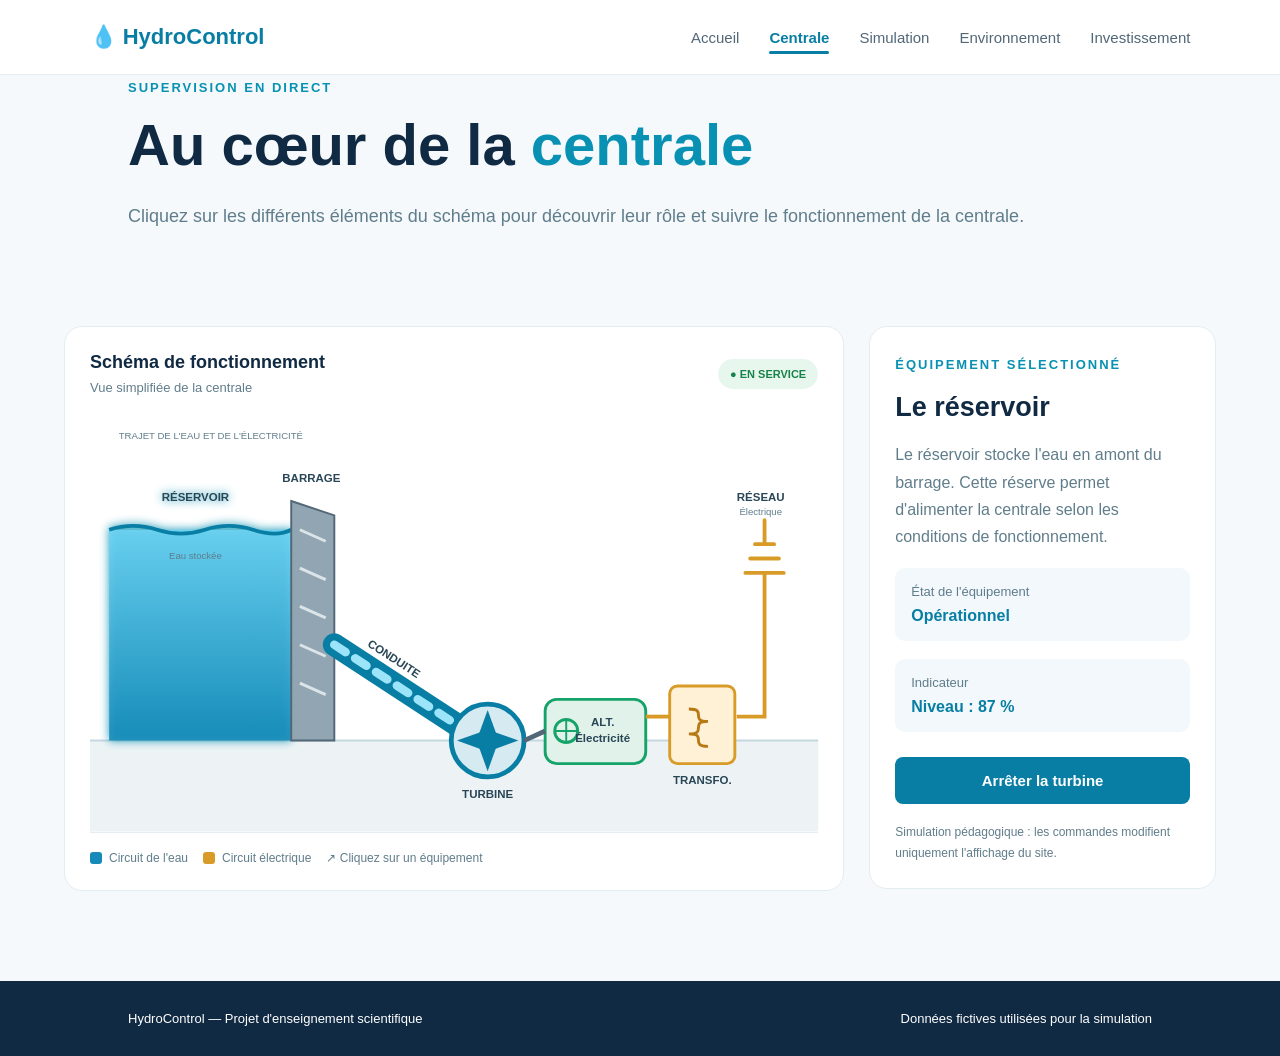
==== centrale.html @ a383a543 "Add files via upload Ajout des fichiers HydroControl." ====
<!DOCTYPE html>
<html lang="fr">
<head>
    <meta charset="UTF-8">
    <meta name="viewport" content="width=device-width, initial-scale=1.0">
    <title>Centrale - HydroControl</title>
    <link rel="stylesheet" href="style.css">
</head>

<body>
<header>
    <div class="logo">💧 HydroControl</div>
    
<nav>
    <a href="index.html">Accueil</a>
    <a href="centrale.html" class="active">Centrale</a>
    <a href="simulation.html" >Simulation</a>
    <a href="environnement.html">Environnement</a>
    <a href="investissement.html">Investissement</a>
</nav>


</header>

<main>
    <section class="simulation-header">
        <p class="surtitle">SUPERVISION EN DIRECT</p>
        <h1>Au cœur de la <span>centrale</span></h1>
        <p class="description">
            Cliquez sur les différents éléments du schéma pour
            découvrir leur rôle et suivre le fonctionnement de la centrale.
        </p>
    </section>

    <section class="plant-layout">

        <div class="plant-panel">
            <div class="plant-panel-heading">
                <div>
                    <strong>Schéma de fonctionnement</strong>
                    <p>Vue simplifiée de la centrale</p>
                </div>
                <span class="plant-status" id="plantStatus">
                    ● EN SERVICE
                </span>
            </div>

            <svg class="plant-svg" viewBox="0 0 760 440"
                 role="group" aria-label="Schéma interactif d'une centrale hydroélectrique">

                <defs>
                    <linearGradient id="waterGradient" x1="0" y1="0" x2="0" y2="1">
                        <stop offset="0%" stop-color="#70d5f5"/>
                        <stop offset="100%" stop-color="#168bb9"/>
                    </linearGradient>
                </defs>

                <!-- Fond -->
                <path d="M0 345 L760 345 L760 440 L0 440 Z"
                      fill="#edf3f5"/>
                <path d="M0 345 L760 345"
                      stroke="#c6d8df" stroke-width="2"/>

                <!-- Réservoir -->
                <g class="plant-part selected" tabindex="0" role="button"
                   aria-label="Réservoir" data-part="reservoir">
                    <path d="M20 125 L210 125 L210 345 L20 345 Z"
                          fill="url(#waterGradient)" opacity="0.9"/>
                    <path d="M20 125 Q45 117 70 125 T120 125 T170 125 T210 125"
                          fill="none" stroke="#087ea4" stroke-width="4"/>
                    <text x="110" y="95" text-anchor="middle">RÉSERVOIR</text>
                    <text x="110" y="155" text-anchor="middle" class="svg-small">Eau stockée</text>
                </g>

                <!-- Barrage -->
                <g class="plant-part" tabindex="0" role="button"
                   aria-label="Barrage" data-part="dam">
                    <path d="M210 95 L255 110 L255 345 L210 345 Z"
                          fill="#91a6b2" stroke="#526777" stroke-width="2"/>
                    <path d="M219 125 L246 137 M219 165 L246 177
                             M219 205 L246 217 M219 245 L246 257
                             M219 285 L246 297"
                          stroke="#dbe4e8" stroke-width="3"/>
                    <text x="231" y="75" text-anchor="middle">BARRAGE</text>
                </g>

                <!-- Conduite forcée -->
                <g class="plant-part" tabindex="0" role="button"
                   aria-label="Conduite forcée" data-part="pipe">
                    <path d="M255 245 L385 330"
                          fill="none" stroke="#087ea4" stroke-width="24"
                          stroke-linecap="round"/>
                    <path d="M255 245 L385 330"
                          fill="none" stroke="#9be4fa" stroke-width="9"
                          stroke-linecap="round" stroke-dasharray="14 12"
                          class="water-flow"/>
                    <text x="315" y="263" text-anchor="middle"
                          transform="rotate(33 315 263)">CONDUITE</text>
                </g>

                <!-- Turbine -->
                <g class="plant-part" tabindex="0" role="button"
                   aria-label="Turbine" data-part="turbine">
                    <circle cx="415" cy="345" r="38"
                            fill="#d6eaf1" stroke="#087ea4" stroke-width="5"/>
                    <circle cx="415" cy="345" r="10" fill="#087ea4"/>
                    <g class="turbine-blades">
                        <path d="M415 313 L424 338 L415 345 L406 338 Z"
                              fill="#087ea4"/>
                        <path d="M447 345 L422 354 L415 345 L422 336 Z"
                              fill="#087ea4"/>
                        <path d="M415 377 L406 352 L415 345 L424 352 Z"
                              fill="#087ea4"/>
                        <path d="M383 345 L408 336 L415 345 L408 354 Z"
                              fill="#087ea4"/>
                    </g>
                    <text x="415" y="405" text-anchor="middle">TURBINE</text>
                </g>

                <!-- Alternateur -->
                <g class="plant-part" tabindex="0" role="button"
                   aria-label="Alternateur" data-part="generator">
                    <rect x="475" y="302" width="105" height="67"
                          rx="12" fill="#e0f2e9" stroke="#16a36a" stroke-width="3"/>
                    <circle cx="497" cy="335" r="12"
                            fill="none" stroke="#16a36a" stroke-width="3"/>
                    <path d="M497 323 L497 347 M485 335 L509 335"
                          stroke="#16a36a" stroke-width="2"/>
                    <text x="535" y="330" text-anchor="middle"
                          font-size="12">ALT.</text>
                    <text x="535" y="347" text-anchor="middle"
                          font-size="11">Électricité</text>
                    <path d="M453 345 L475 335"
                          stroke="#526777" stroke-width="5"/>
                </g>

                <!-- Transformateur -->
                <g class="plant-part" tabindex="0" role="button"
                   aria-label="Transformateur" data-part="transformer">
                    <rect x="605" y="288" width="68" height="81"
                          rx="8" fill="#fff1d6" stroke="#d99b27" stroke-width="3"/>
                    <path d="M625 312 C645 312 625 325 645 325
                             C625 325 645 338 625 338
                             C645 338 625 351 645 351"
                          fill="none" stroke="#b77913" stroke-width="3"/>
                    <text x="639" y="390" text-anchor="middle">TRANSFO.</text>
                </g>

                <!-- Réseau électrique -->
                <g class="plant-part" tabindex="0" role="button"
                   aria-label="Réseau électrique" data-part="grid">
                    <path d="M580 320 L605 320"
                          stroke="#d99b27" stroke-width="4"/>
                    <path d="M675 320 L704 320 L704 170"
                          fill="none" stroke="#d99b27" stroke-width="4"/>
                    <path d="M684 170 L724 170 M689 155 L719 155
                             M694 140 L714 140 M704 140 L704 115"
                          stroke="#d99b27" stroke-width="4"
                          fill="none" stroke-linecap="round"/>
                    <text x="700" y="95" text-anchor="middle">RÉSEAU</text>
                    <text x="700" y="110" text-anchor="middle"
                          class="svg-small">Électrique</text>
                </g>

                <!-- Légende du trajet -->
                <text x="30" y="30" class="svg-small">
                    TRAJET DE L'EAU ET DE L'ÉLECTRICITÉ
                </text>
            </svg>

            <div class="plant-legend">
                <span><i class="legend-water"></i> Circuit de l'eau</span>
                <span><i class="legend-electric"></i> Circuit électrique</span>
                <span>↗ Cliquez sur un équipement</span>
            </div>
        </div>

        <!-- Informations interactives -->
        <aside class="plant-info">
            <p class="surtitle">ÉQUIPEMENT SÉLECTIONNÉ</p>
            <h2 id="partTitle">Le réservoir</h2>
            <p id="partDescription">
                Le réservoir stocke l'eau et permet de disposer
                d'une réserve pour alimenter la centrale.
            </p>

            <div class="plant-reading">
                <span>État de l'équipement</span>
                <strong id="partState">Opérationnel</strong>
            </div>

            <div class="plant-reading">
                <span>Indicateur</span>
                <strong id="partValue">Niveau : 87 %</strong>
            </div>

            <button id="turbineButton" type="button">
                Arrêter la turbine
            </button>

            <p class="plant-hint">
                Simulation pédagogique : les commandes modifient
                uniquement l'affichage du site.
            </p>
        </aside>
    </section>
</main>

<footer>
    <p>HydroControl — Projet d'enseignement scientifique</p>
    <p>Données fictives utilisées pour la simulation</p>
</footer>

<script src="script.js"></script>
</body>
</html>
---- style.css ----
* {
  margin: 0;
  padding: 0;
  box-sizing: border-box;
  }

body {
font-family: Arial, Helvetica, sans-serif;
background: #f5f9fc;
color: #102a43;
}

/* =========================
HEADER
========================= */

header {
height: 75px;
background: white;
display: flex;
align-items: center;
justify-content: space-between;
padding: 0 7%;
border-bottom: 1px solid #e5edf3;
}

.logo {
font-size: 22px;
font-weight: bold;
color: #087ea4;
}

nav {
display: flex;
gap: 30px;
}

nav a {
text-decoration: none;
color: #526777;
font-size: 15px;
transition: 0.2s;
}

nav a:hover {
color: #087ea4;
}

/* =========================
HERO
========================= */

.hero {
min-height: 620px;
display: flex;
align-items: center;
justify-content: space-between;
gap: 80px;
padding: 80px 10%;
}

.hero-text {
max-width: 600px;
}

.surtitle {
color: #0891b2;
font-size: 13px;
font-weight: bold;
letter-spacing: 2px;
margin-bottom: 20px;
}

h1 {
font-size: 58px;
line-height: 1.05;
margin-bottom: 25px;
}

h1 span,
h2 span {
color: #0891b2;
}

.description {
color: #607d8b;
font-size: 18px;
line-height: 1.7;
margin-bottom: 35px;
}

/* =========================
BUTTONS
========================= */

.buttons {
display: flex;
gap: 15px;
}

button {
border: none;
background: #087ea4;
color: white;
padding: 15px 25px;
border-radius: 8px;
font-size: 15px;
font-weight: bold;
cursor: pointer;
transition: 0.2s;
}

button:hover {
background: #066782;
transform: translateY(-2px);
}

button.secondary {
background: white;
color: #087ea4;
border: 1px solid #b8d9e5;
}

/* =========================
CARD CENTRALE
========================= */

.hero-card {
width: 430px;
background: white;
padding: 30px;
border-radius: 18px;
box-shadow: 0 20px 50px rgba(20, 80, 100, 0.12);
border: 1px solid #e2edf2;
}

.card-header {
display: flex;
justify-content: space-between;
font-size: 11px;
font-weight: bold;
color: #78909c;
}

.status {
color: #16a34a;
}

.production {
margin-top: 45px;
margin-bottom: 40px;
}

.production p {
color: #78909c;
margin-bottom: 8px;
}

.production h2 {
font-size: 50px;
color: #087ea4;
}

.stats {
display: grid;
grid-template-columns: repeat(3, 1fr);
gap: 15px;
}

.stats div {
background: #f2f8fb;
padding: 15px;
border-radius: 10px;
}

.stats p {
color: #78909c;
font-size: 12px;
margin-bottom: 8px;
}

.stats strong {
font-size: 15px;
}

/* =========================
INTRO
========================= */

.intro {
background: white;
padding: 90px 10%;
display: grid;
grid-template-columns: 1fr 1fr;
gap: 80px;
align-items: center;
}

.intro h2 {
font-size: 42px;
line-height: 1.15;
}

.intro > p {
color: #607d8b;
line-height: 1.8;
font-size: 17px;
}

/* =========================
FEATURES
========================= */

.features {
padding: 80px 10%;
display: grid;
grid-template-columns: repeat(4, 1fr);
gap: 20px;
}

.feature-card {
background: white;
padding: 30px;
border-radius: 15px;
border: 1px solid #e5edf3;
transition: 0.2s;
}

.feature-card:hover {
transform: translateY(-5px);
box-shadow: 0 15px 35px rgba(20, 80, 100, 0.1);
}

.icon {
font-size: 30px;
margin-bottom: 20px;
}

.feature-card h3 {
margin-bottom: 12px;
}

.feature-card p {
color: #607d8b;
line-height: 1.6;
font-size: 14px;
}

/* =========================
FOOTER
========================= */

footer {
background: #102a43;
color: white;
padding: 30px 10%;
display: flex;
justify-content: space-between;
font-size: 13px;
}

/* =========================
RESPONSIVE
========================= */

@media (max-width: 900px) {


.hero {
    flex-direction: column;
    align-items: flex-start;
}

.hero-card {
    width: 100%;
}

.intro {
    grid-template-columns: 1fr;
}

.features {
    grid-template-columns: 1fr 1fr;
}

nav {
    display: none;
}


}
/* =========================
PAGE SIMULATION
========================= */

.simulation-header {
padding: 80px 10% 40px;
}

.simulation-header h1 {
max-width: 850px;
}

/* PARAMÈTRES + RÉSULTAT */

.simulation-container {
padding: 40px 10% 90px;


display: grid;
grid-template-columns: 1fr 1fr;

gap: 30px;


}

.parameters,
.result {
background: white;


border: 1px solid #e2edf2;
border-radius: 18px;

padding: 35px;


}

.parameters h2 {
margin-bottom: 35px;
}

.parameter {
margin-bottom: 35px;
}

.parameter label {
display: block;


font-weight: bold;

margin-bottom: 15px;


}

.input-line {
display: flex;
align-items: center;


gap: 20px;


}

.input-line input {
flex: 1;
}

.input-line strong {
min-width: 90px;


color: #087ea4;


}

/* BARRES DE SIMULATION */

input[type="range"] {
accent-color: #087ea4;
}

/* RÉSULTAT */

.result {
background: linear-gradient(
135deg,
#087ea4,
#0e7490
);


color: white;

display: flex;
flex-direction: column;
justify-content: center;


}

.result > p {
font-size: 12px;
font-weight: bold;
letter-spacing: 2px;
opacity: 0.8;
}

.result h2 {
font-size: 60px;


margin: 15px 0 45px;


}

.result-info {
display: grid;
grid-template-columns: repeat(3, 1fr);


gap: 15px;


}

.result-info div {
background: rgba(255, 255, 255, 0.12);


padding: 15px;

border-radius: 10px;


}

.result-info span {
display: block;


font-size: 12px;

opacity: 0.75;

margin-bottom: 8px;

}

/* FORMULE */

.formula-section {
background: white;


padding: 90px 10%;

text-align: center;


}

.formula-section h2 {
font-size: 38px;


margin-bottom: 40px;


}

.formula {
display: inline-block;


background: #f2f8fb;

color: #087ea4;

font-size: 32px;
font-weight: bold;

padding: 25px 45px;

border-radius: 12px;

margin-bottom: 40px;


}

.formula-explanation {
display: grid;


grid-template-columns: repeat(5, 1fr);

gap: 15px;

text-align: left;


}

.formula-explanation div {
padding: 20px;


border: 1px solid #e2edf2;

border-radius: 12px;


}

.formula-explanation strong {
display: block;


font-size: 24px;

color: #087ea4;

margin-bottom: 10px;


}

.formula-explanation span {
color: #607d8b;


font-size: 13px;


}

/* RESPONSIVE */

@media (max-width: 900px) {


.simulation-container {
    grid-template-columns: 1fr;
}

.formula-explanation {
    grid-template-columns: 1fr 1fr;
}

.result h2 {
    font-size: 45px;
}


}
/* =========================
PAGE ENVIRONNEMENT
========================= */

.environment-stats {
padding: 30px 10% 80px;
display: grid;
grid-template-columns: repeat(4, 1fr);
gap: 20px;
}

.environment-card {
background: white;
border: 1px solid #e2edf2;
border-radius: 18px;
padding: 30px;
}

.environment-icon {
font-size: 30px;
margin-bottom: 25px;
}

.environment-card p {
color: #607d8b;
font-size: 14px;
margin-bottom: 8px;
}

.environment-card h2 {
color: #087ea4;
font-size: 32px;
margin-bottom: 5px;
}

.environment-card span {
color: #78909c;
font-size: 13px;
}

.environment-content {
background: white;
padding: 90px 10%;
display: grid;
grid-template-columns: 1fr 1fr;
gap: 80px;
align-items: center;
}

.environment-content h2,
.environment-impact h2 {
font-size: 40px;
line-height: 1.2;
margin-bottom: 25px;
}

.environment-content p {
color: #607d8b;
line-height: 1.8;
margin-bottom: 20px;
}

.environment-box {
background: #f2f8fb;
padding: 35px;
border-radius: 18px;
}

.environment-box h3 {
margin-bottom: 15px;
}

.water-bar {
width: 100%;
height: 14px;
background: #dbeaf0;
border-radius: 20px;
overflow: hidden;
margin: 30px 0 15px;
}

.water-level {
width: 72%;
height: 100%;
background: #087ea4;
border-radius: 20px;
}

.water-info {
display: flex;
justify-content: space-between;
}

.water-info span {
color: #607d8b;
}

.water-info strong {
color: #087ea4;
}

.environment-impact {
padding: 90px 10%;
}

.impact-grid {
display: grid;
grid-template-columns: repeat(3, 1fr);
gap: 25px;
margin-top: 45px;
}

.impact-grid > div {
background: white;
border: 1px solid #e2edf2;
border-radius: 15px;
padding: 30px;
}

.impact-grid h3 {
margin-bottom: 15px;
}

.impact-grid p {
color: #607d8b;
line-height: 1.7;
}

@media (max-width: 900px) {


.environment-stats {
    grid-template-columns: 1fr 1fr;
}

.environment-content {
    grid-template-columns: 1fr;
}

.impact-grid {
    grid-template-columns: 1fr;
}


}

/* =========================
PAGE INVESTISSEMENT
========================= */

.investment-hero {
padding: 100px 10%;
background: linear-gradient(120deg, #e8f6fb, #f5f9fc);
}

.investment-hero h1 {
max-width: 850px;
}

.investment-hero h1 span,
.investment-presentation h2 span,
.investment-conclusion h2 span {
color: #0891b2;
}

.investment-hero .description {
max-width: 700px;
}

.investment-button {
display: inline-block;
background: #087ea4;
color: white;
text-decoration: none;
padding: 15px 25px;
border-radius: 8px;
font-weight: bold;
transition: 0.2s;
}

.investment-button:hover {
background: #066782;
transform: translateY(-2px);
}

.investment-note {
margin-top: 20px;
color: #607d8b;
font-size: 13px;
}

.investment-stats {
padding: 60px 10%;
display: grid;
grid-template-columns: repeat(3, 1fr);
gap: 25px;
}

.investment-card {
background: white;
border: 1px solid #e2edf2;
border-radius: 16px;
padding: 30px;
}

.investment-card > span {
font-size: 30px;
}

.investment-card p {
margin: 20px 0 10px;
color: #607d8b;
}

.investment-card h2 {
color: #087ea4;
font-size: 28px;
margin-bottom: 12px;
}

.investment-card small {
color: #78909c;
}

.investment-presentation {
background: white;
padding: 90px 10%;
display: grid;
grid-template-columns: 1fr 1fr;
gap: 70px;
align-items: center;
}

.investment-presentation h2,
.investment-budget h2,
.investment-conclusion h2 {
font-size: 40px;
line-height: 1.2;
margin-bottom: 25px;
}

.investment-presentation > div:first-child > p:not(.surtitle) {
color: #607d8b;
line-height: 1.8;
margin-bottom: 20px;
}

.investment-benefits > div {
display: flex;
gap: 20px;
padding: 20px 0;
border-bottom: 1px solid #e5edf3;
}

.investment-benefits > div > span {
color: #0891b2;
font-size: 22px;
font-weight: bold;
}

.investment-benefits h3 {
margin-bottom: 8px;
}

.investment-benefits p {
color: #607d8b;
line-height: 1.6;
}

.investment-budget {
padding: 90px 10%;
}

.budget-description {
color: #607d8b;
line-height: 1.7;
max-width: 750px;
margin-bottom: 35px;
}

.budget-table {
background: white;
border: 1px solid #e2edf2;
border-radius: 15px;
padding: 10px 30px;
}

.budget-line {
display: flex;
justify-content: space-between;
gap: 20px;
padding: 22px 0;
border-bottom: 1px solid #e5edf3;
}

.budget-line strong {
color: #087ea4;
text-align: right;
}

.budget-total {
border-bottom: none;
font-size: 18px;
font-weight: bold;
}

.budget-warning {
margin-top: 20px;
color: #607d8b;
font-size: 13px;
line-height: 1.7;
}

.investment-conclusion {
padding: 90px 10%;
background: white;
text-align: center;
}

.investment-conclusion h2 {
max-width: 850px;
margin: 0 auto 25px;
}

.investment-conclusion > p:not(.surtitle) {
max-width: 700px;
margin: 0 auto 30px;
color: #607d8b;
line-height: 1.8;
}

@media (max-width: 900px) {
.investment-stats {
grid-template-columns: 1fr;
}


.investment-presentation {
    grid-template-columns: 1fr;
}

.investment-presentation h2,
.investment-budget h2,
.investment-conclusion h2 {
    font-size: 32px;
}

}

@media (max-width: 550px) {
.budget-line {
flex-direction: column;
gap: 8px;
}


.budget-line strong {
    text-align: left;
}


}


/* CENTRALE INTERACTIVE */

.plant-layout {
    padding: 20px 5% 90px;
    display: grid;
    grid-template-columns: minmax(0, 1.8fr) minmax(260px, 0.8fr);
    gap: 25px;
    align-items: start;
}

.plant-panel,
.plant-info {
    background: white;
    border: 1px solid #e2edf2;
    border-radius: 18px;
    padding: 25px;
    min-width: 0;
}

.plant-panel-heading {
    display: flex;
    justify-content: space-between;
    gap: 15px;
    align-items: center;
}

.plant-panel-heading strong {
    font-size: 18px;
}

.plant-panel-heading p {
    margin-top: 7px;
    color: #607d8b;
    font-size: 13px;
}

.plant-status {
    color: #16834a;
    background: #e7f7ed;
    padding: 9px 12px;
    border-radius: 20px;
    font-size: 11px;
    font-weight: bold;
    white-space: nowrap;
}

.plant-svg {
    width: 100%;
    height: auto;
    display: block;
    margin-top: 15px;
    overflow: visible;
}

.plant-svg text {
    fill: #294657;
    font-size: 12px;
    font-weight: bold;
    pointer-events: none;
}

.plant-svg text.svg-small {
    fill: #607d8b;
    font-size: 10px;
    font-weight: normal;
}

.plant-part {
    cursor: pointer;
    outline: none;
}

.plant-part:hover,
.plant-part:focus {
    filter: drop-shadow(0 0 4px #54bde0);
}

.plant-part.selected {
    filter: drop-shadow(0 0 5px #0891b2);
}

.plant-legend {
    display: flex;
    flex-wrap: wrap;
    gap: 15px;
    border-top: 1px solid #e5edf3;
    padding-top: 18px;
    color: #607d8b;
    font-size: 12px;
}

.plant-legend span {
    display: flex;
    align-items: center;
    gap: 7px;
}

.plant-legend i {
    width: 12px;
    height: 12px;
    border-radius: 3px;
    display: inline-block;
}

.legend-water {
    background: #168bb9;
}

.legend-electric {
    background: #d99b27;
}

.plant-info .surtitle {
    margin-top: 5px;
}

.plant-info h2 {
    font-size: 27px;
    margin-bottom: 18px;
}

.plant-info > p:not(.surtitle) {
    color: #607d8b;
    line-height: 1.7;
}

.plant-reading {
    display: flex;
    flex-direction: column;
    gap: 8px;
    background: #f2f8fb;
    padding: 16px;
    border-radius: 10px;
    margin-top: 18px;
}

.plant-reading span {
    color: #607d8b;
    font-size: 13px;
}

.plant-reading strong {
    color: #087ea4;
}

#turbineButton {
    margin-top: 25px;
    width: 100%;
}

#turbineButton.stopped {
    background: #16834a;
}

.plant-hint {
    margin-top: 18px;
    font-size: 12px;
}

.water-flow {
    animation: waterMove 1s linear infinite;
}

.turbine-blades {
    transform-origin: 415px 345px;
    animation: turbineSpin 2s linear infinite;
}

.plant-layout.turbine-stopped .water-flow,
.plant-layout.turbine-stopped .turbine-blades {
    animation-play-state: paused;
}

@keyframes waterMove {
    to { stroke-dashoffset: -52; }
}

@keyframes turbineSpin {
    to { transform: rotate(360deg); }
}

@media (max-width: 1000px) {
    .plant-layout {
        grid-template-columns: 1fr;
    }
}

@media (max-width: 600px) {
    .plant-panel,
    .plant-info {
        padding: 15px;
    }

    .plant-panel-heading {
        align-items: flex-start;
        flex-direction: column;
    }

    .plant-svg text {
        font-size: 14px;
    }
}

header {
    height: 75px;
    background: white;
    display: flex;
    align-items: center;
    justify-content: space-between;
    padding: 0 7%;
    border-bottom: 1px solid #e5edf3;

    /* Header toujours visible */
    position: fixed;
    top: 0;
    left: 0;
    width: 100%;
    z-index: 1000;
}


/* Page actuellement sélectionnée dans le menu */
nav a.active {
    color: #087ea4;
    font-weight: bold;
    position: relative;
}

/* Petit trait bleu sous la page active */
nav a.active::after {
    content: "";
    position: absolute;
    bottom: -8px;
    left: 0;
    width: 100%;
    height: 3px;
    background-color: #087ea4;
    border-radius: 3px;
}

/* Animation au survol des autres liens */
nav a {
    position: relative;
    transition: color 0.2s ease;
}

nav a:hover {
    color: #087ea4;
}

.button-link {
    display: inline-block;
    padding: 14px 24px;
    background-color: #087ea4;
    color: white;
    text-decoration: none;
    border-radius: 8px;
    font-weight: bold;
    transition: 0.2s ease;
}

.button-link:hover {
    background-color: #066582;
    transform: translateY(-2px);
}

.button-link.secondary {
    background-color: white;
    color: #087ea4;
    border: 1px solid #087ea4;
}

.button-link.secondary:hover {
    background-color: #eaf7fb;
}
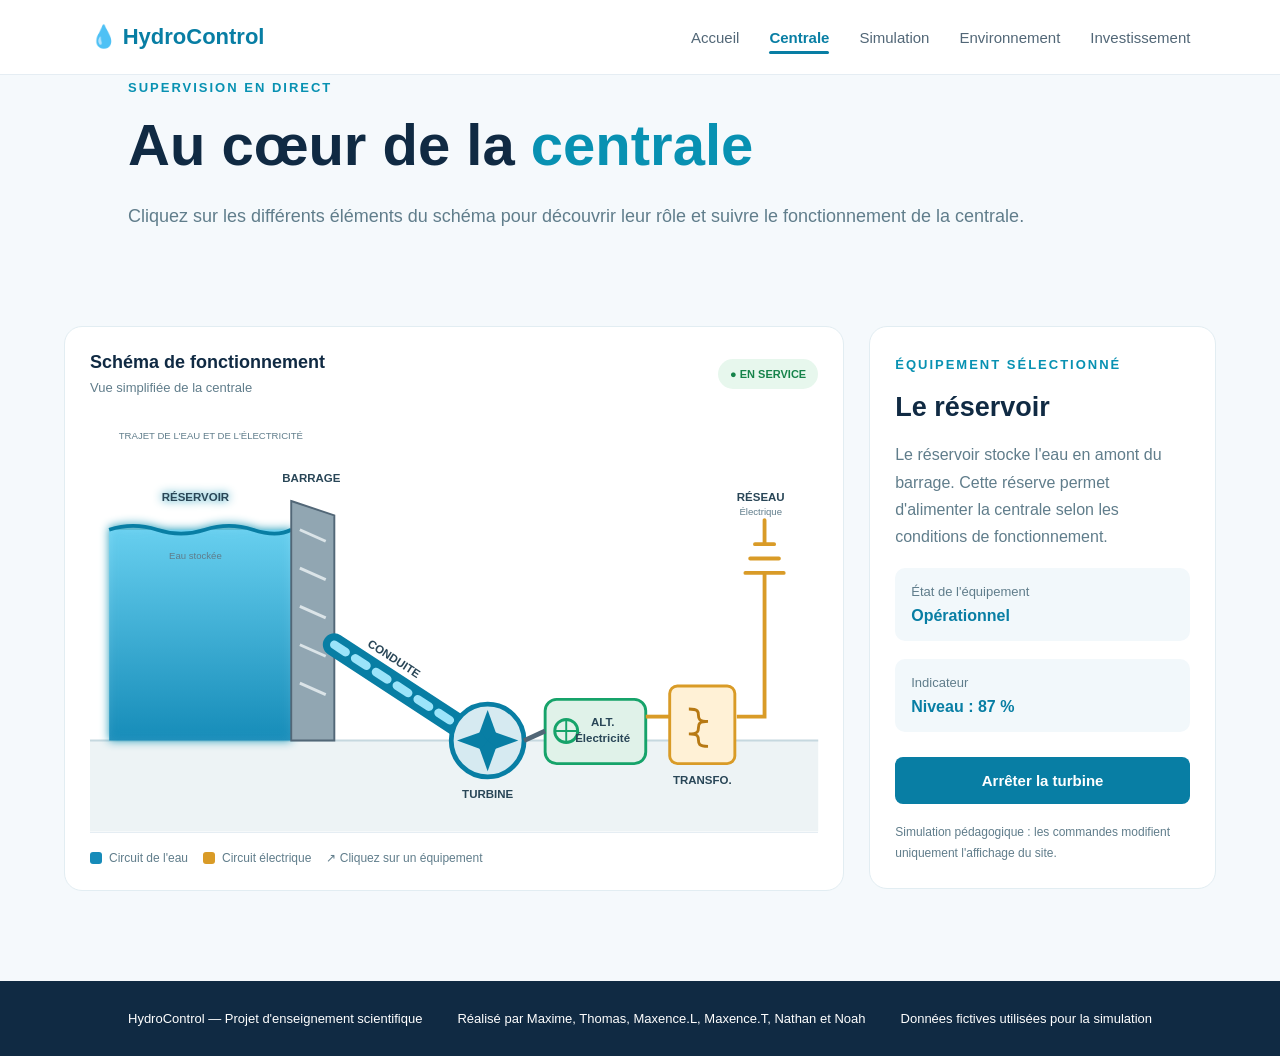
==== commit 04098e72: "Add files via upload" ====
--- a/centrale.html
+++ b/centrale.html
@@ -1,4 +1,3 @@
-
 <!DOCTYPE html>
 <html lang="fr">
 <head>
@@ -209,6 +208,7 @@
 
 <footer>
     <p>HydroControl — Projet d'enseignement scientifique</p>
+    <p>Réalisé par Maxime, Thomas, Maxence.L, Maxence.T, Nathan et Noah</p>
     <p>Données fictives utilisées pour la simulation</p>
 </footer>
 
